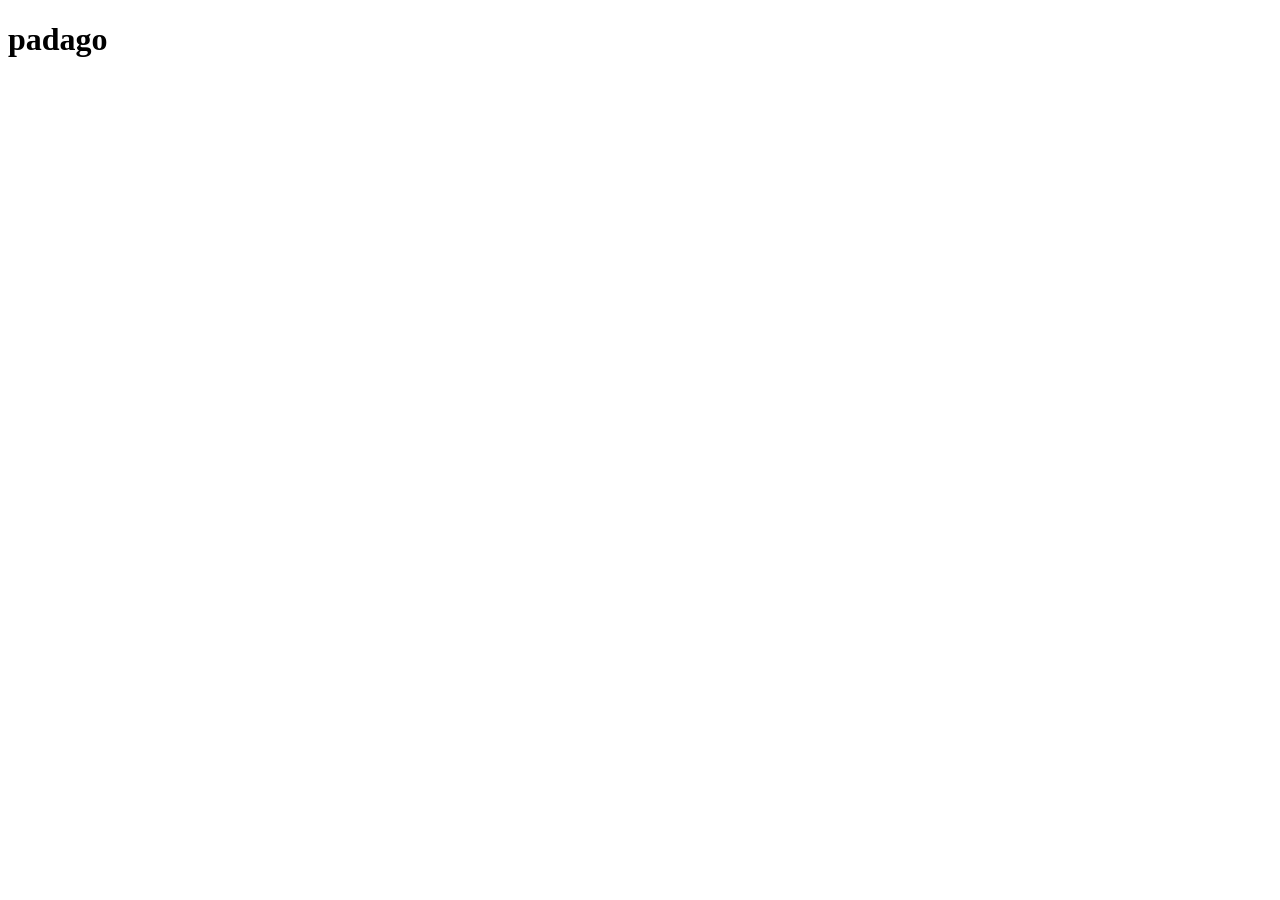
==== index.html @ 9fe22f96 "padago gets a site of its own, empty for now" ====
<!doctype html>
<html lang="de">
<head>
<meta charset="utf-8">
<meta name="viewport" content="width=device-width, initial-scale=1">
<title>padago</title>
</head>
<body>
<h1>padago</h1>
</body>
</html>
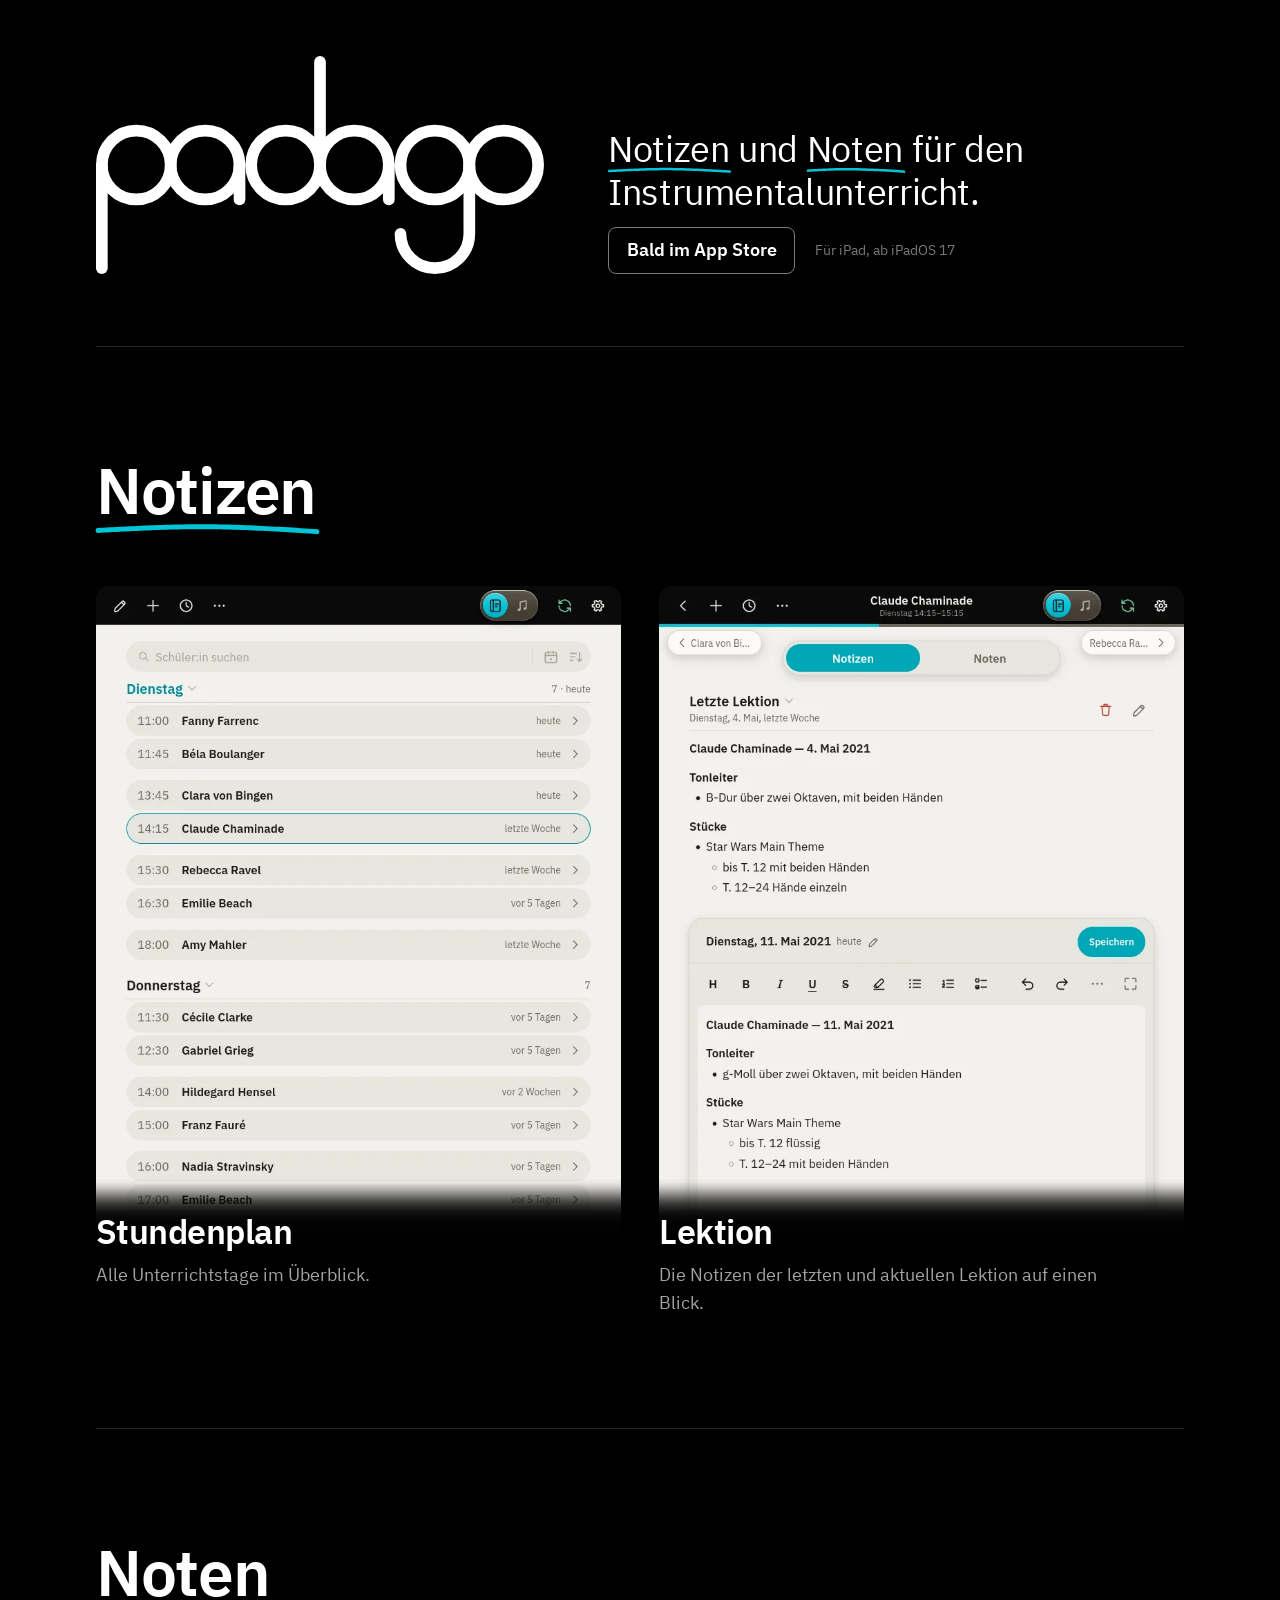
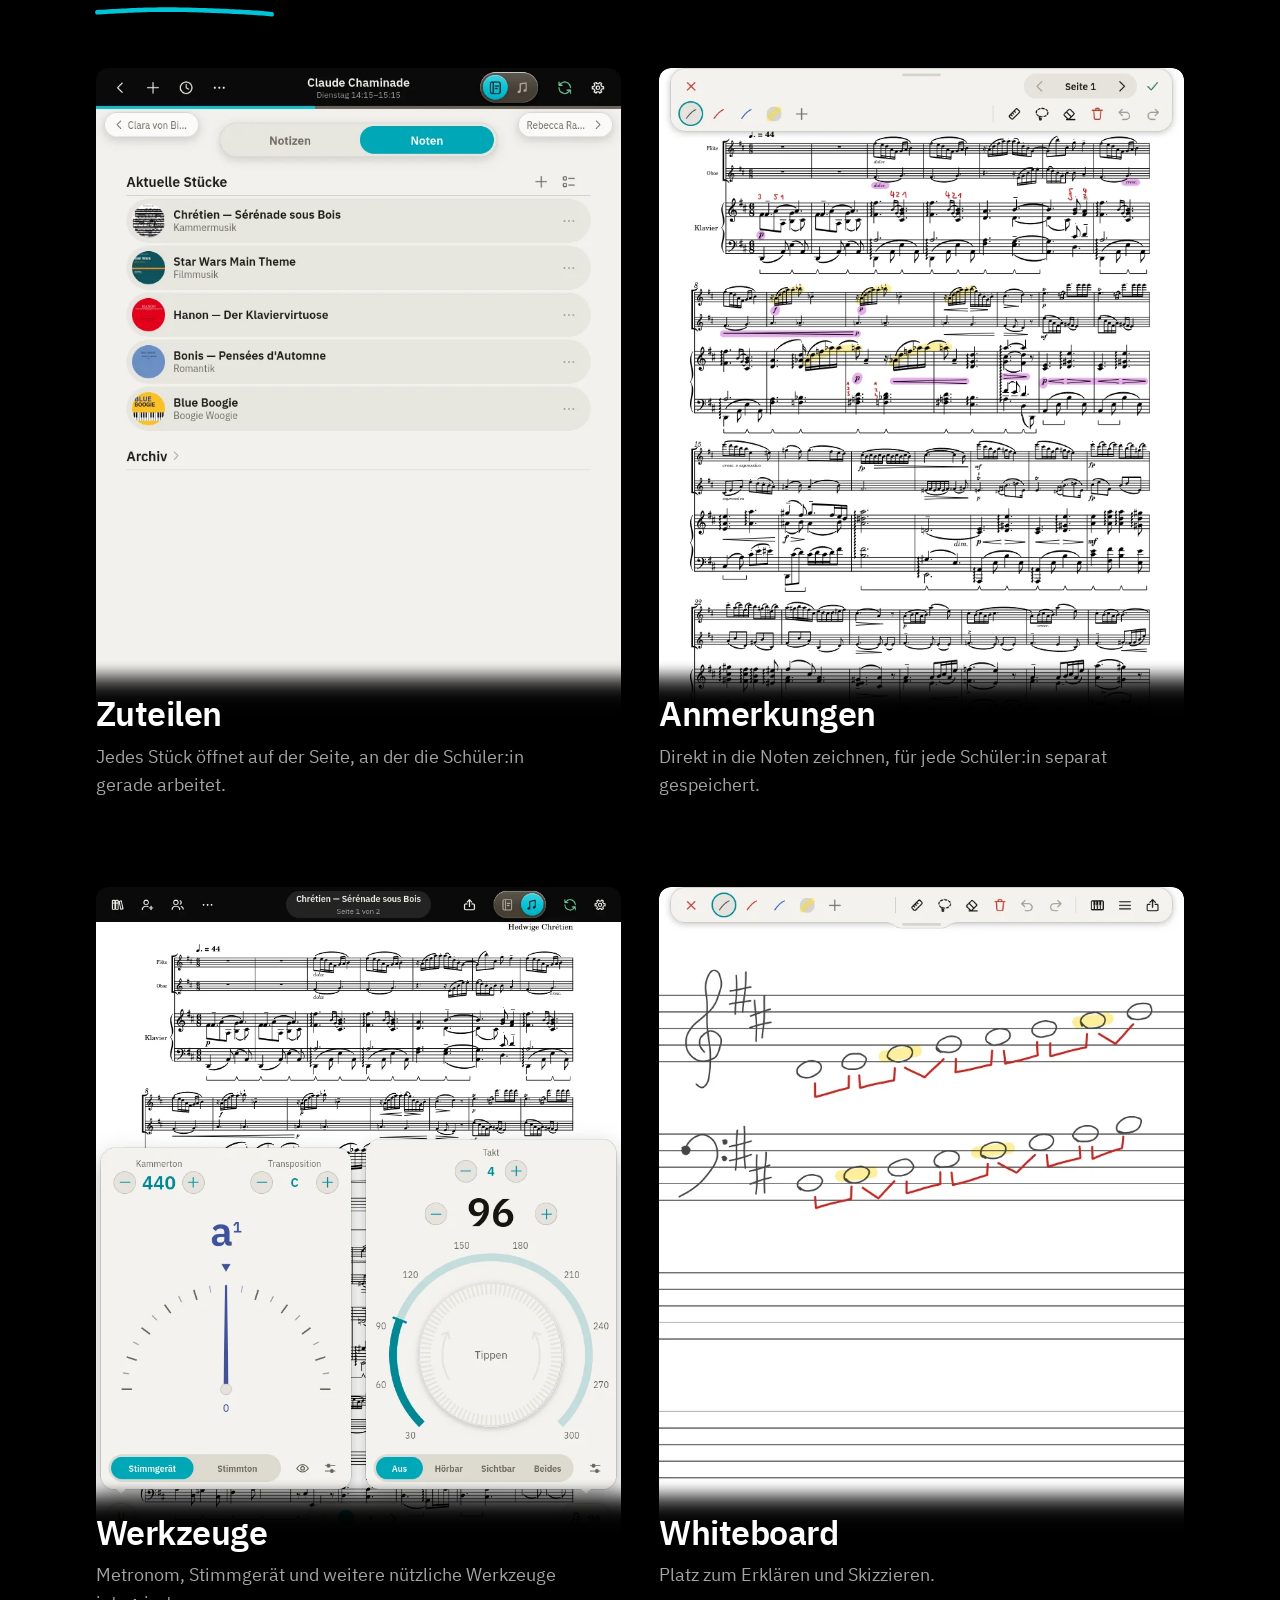
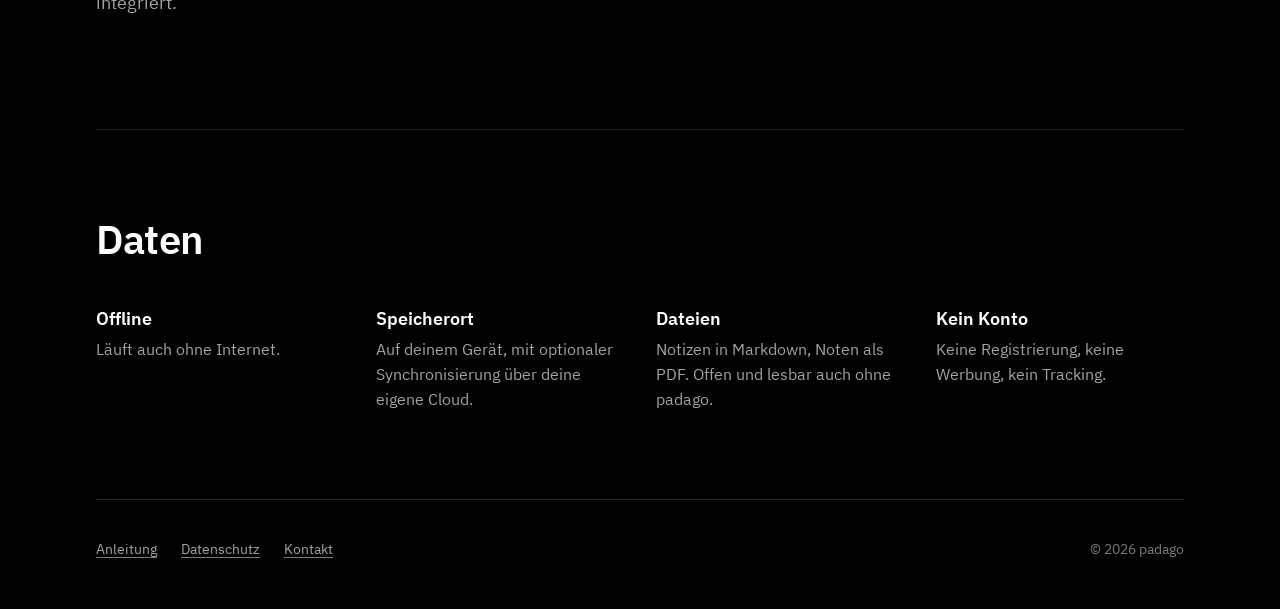
==== commit 9c3bde94: "the start page, the Anleitung and the Datenschutz The start page is the claim and the download, then" ====
--- a/index.html
+++ b/index.html
@@ -1,11 +1,124 @@
 <!doctype html>
-<html lang="de">
+<html lang="de-CH">
 <head>
 <meta charset="utf-8">
 <meta name="viewport" content="width=device-width, initial-scale=1">
-<title>padago</title>
+<title>padago – Notizen und Noten für den Instrumentalunterricht</title>
+<meta name="description" content="padago ist eine iPad-App für den Instrumentalunterricht: Schüler:innen nach Stundenplan, Notizen pro Lektion und eine Notenbibliothek, deren Stücke auf der richtigen Seite öffnen.">
+<meta name="theme-color" content="#000000">
+<meta name="color-scheme" content="dark">
+<meta property="og:title" content="padago">
+<meta property="og:description" content="Notizen und Noten für den Instrumentalunterricht. Für iPad.">
+<meta property="og:image" content="https://padago.org/logo/icon-512.png">
+<meta property="og:locale" content="de_CH">
+<link rel="icon" href="logo/favicon-64.png" sizes="64x64">
+<link rel="apple-touch-icon" href="logo/icon-180.png">
+<link rel="stylesheet" href="css/site.css">
 </head>
-<body>
-<h1>padago</h1>
+<body class="page--wide">
+
+<header class="wrap hero">
+  <h1><img src="logo/padago-wordmark-white.svg" alt="padago" width="768" height="374"></h1>
+  <p class="claim"><span class="pen pen--notizen">Notizen</span> und <span class="pen pen--noten">Noten</span> für den Instrumentalunterricht.</p>
+  <div class="get">
+    <span class="store">Bald im App Store</span>
+    <span class="req">Für iPad, ab iPadOS 17</span>
+  </div>
+</header>
+
+<main>
+  <!-- The app's two halves, in the order of its switch: each thing it does
+       under a picture of it, two to a row; one left over at the end of a
+       section has its words beside it instead. The pictures are whole
+       screens in the app's light theme, so they stand apart from the page's
+       own white on black, cropped here to the part that matters (--at moves
+       the crop down). -->
+  <section class="wrap part half" aria-labelledby="notizen">
+    <h2 id="notizen"><span class="pen pen--notizen">Notizen</span></h2>
+    <div class="tiles">
+      <figure class="tile">
+        <img class="tile__shot" src="screenshots/schuelerliste.webp" width="760" height="1010" decoding="async" alt="Die Schülerliste, nach Wochentagen geordnet, mit Uhrzeit und dem Alter der letzten Notiz">
+        <figcaption>
+          <h3>Stundenplan</h3>
+          <p>Alle Unterrichtstage im Überblick.</p>
+        </figcaption>
+      </figure>
+      <figure class="tile">
+        <img class="tile__shot" src="screenshots/lektion.webp" width="760" height="1010" decoding="async" alt="Die Seite einer Schülerin mit der Notiz der letzten Lektion">
+        <figcaption>
+          <h3>Lektion</h3>
+          <p>Die Notizen der letzten und aktuellen Lektion auf einen Blick.</p>
+        </figcaption>
+      </figure>
+    </div>
+  </section>
+
+  <section class="wrap part half" aria-labelledby="noten">
+    <h2 id="noten"><span class="pen pen--noten">Noten</span></h2>
+    <div class="tiles">
+      <figure class="tile">
+        <img class="tile__shot" src="screenshots/stuecke.webp" width="760" height="1010" decoding="async" alt="Die Stücke, an denen eine Schülerin arbeitet, jedes mit seiner Startseite">
+        <figcaption>
+          <h3>Zuteilen</h3>
+          <p>Jedes Stück öffnet auf der Seite, an der die Schüler:in gerade arbeitet.</p>
+        </figcaption>
+      </figure>
+      <figure class="tile">
+        <img class="tile__shot" src="screenshots/anmerkungen.webp" width="760" height="1010" decoding="async" alt="Anmerkungen mit dem Stift auf einer Notenseite">
+        <figcaption>
+          <h3>Anmerkungen</h3>
+          <p>Direkt in die Noten zeichnen, für jede Schüler:in separat gespeichert.</p>
+        </figcaption>
+      </figure>
+      <figure class="tile">
+        <img class="tile__shot" src="screenshots/werkzeuge.webp" width="840" height="1050" decoding="async" alt="Stimmgerät und Metronom über den Noten: das Stimmgerät im Ton auf a¹, das Metronom auf 96 im Viervierteltakt">
+        <figcaption>
+          <h3>Werkzeuge</h3>
+          <p>Metronom, Stimmgerät und weitere nützliche Werkzeuge integriert.</p>
+        </figcaption>
+      </figure>
+      <figure class="tile">
+        <img class="tile__shot" src="screenshots/whiteboard.webp" width="760" height="1010" decoding="async" alt="Das Whiteboard mit Notenlinien und zwei von Hand skizzierten Tonleitern mit ihren Ganz- und Halbtonschritten: D-Dur im Violinschlüssel, h-Moll im Bassschlüssel">
+        <figcaption>
+          <h3>Whiteboard</h3>
+          <p>Platz zum Erklären und Skizzieren.</p>
+        </figcaption>
+      </figure>
+    </div>
+  </section>
+
+  <!-- What holds for both halves, in smaller print after them. -->
+  <section class="wrap part facts" aria-labelledby="daten">
+    <h2 id="daten">Daten</h2>
+    <dl>
+      <div>
+        <dt>Offline</dt>
+        <dd>Läuft auch ohne Internet.</dd>
+      </div>
+      <div>
+        <dt>Speicherort</dt>
+        <dd>Auf deinem Gerät, mit optionaler Synchronisierung über deine eigene Cloud.</dd>
+      </div>
+      <div>
+        <dt>Dateien</dt>
+        <dd>Notizen in Markdown, Noten als PDF. Offen und lesbar auch ohne padago.</dd>
+      </div>
+      <div>
+        <dt>Kein Konto</dt>
+        <dd>Keine Registrierung, keine Werbung, kein Tracking.</dd>
+      </div>
+    </dl>
+  </section>
+</main>
+
+<footer class="wrap foot">
+  <nav aria-label="Weiteres">
+    <a href="anleitung/">Anleitung</a>
+    <a href="datenschutz/">Datenschutz</a>
+    <a href="mailto:info@padago.org">Kontakt</a>
+  </nav>
+  <p>© 2026 padago</p>
+</footer>
+
 </body>
 </html>
--- a/css/site.css
+++ b/css/site.css
@@ -0,0 +1,353 @@
+/* padago.org — one stylesheet for every page.
+   Black, white, two greys, one hairline, and the app's teal for what is
+   underlined by hand. */
+
+@font-face { font-family: "IBM Plex Sans"; font-style: normal; font-weight: 400; font-display: swap; src: url("../fonts/IBMPlexSans-Regular-Latin1.woff2") format("woff2"); unicode-range: U+0000, U+000D, U+0020-007E, U+00A0-00A3, U+00A4-00FF, U+0131, U+0152-0153, U+02C6, U+02DA, U+02DC, U+2013-2014, U+2018-201A, U+201C-201E, U+2020-2022, U+2026, U+2030, U+2039-203A, U+2044, U+2074, U+20AC, U+2122, U+2212, U+FB01-FB02; }
+@font-face { font-family: "IBM Plex Sans"; font-style: normal; font-weight: 400; font-display: swap; src: url("../fonts/IBMPlexSans-Regular-Latin2.woff2") format("woff2"); unicode-range: U+0100-024F, U+0259, U+1E00-1EFF, U+20A0-20AB, U+20AD-20CF, U+2C60-2C7F, U+A720-A7FF, U+FB01-FB02; }
+@font-face { font-family: "IBM Plex Sans"; font-style: normal; font-weight: 600; font-display: swap; src: url("../fonts/IBMPlexSans-SemiBold-Latin1.woff2") format("woff2"); unicode-range: U+0000, U+000D, U+0020-007E, U+00A0-00A3, U+00A4-00FF, U+0131, U+0152-0153, U+02C6, U+02DA, U+02DC, U+2013-2014, U+2018-201A, U+201C-201E, U+2020-2022, U+2026, U+2030, U+2039-203A, U+2044, U+2074, U+20AC, U+2122, U+2212, U+FB01-FB02; }
+@font-face { font-family: "IBM Plex Sans"; font-style: normal; font-weight: 600; font-display: swap; src: url("../fonts/IBMPlexSans-SemiBold-Latin2.woff2") format("woff2"); unicode-range: U+0100-024F, U+0259, U+1E00-1EFF, U+20A0-20AB, U+20AD-20CF, U+2C60-2C7F, U+A720-A7FF, U+FB01-FB02; }
+
+:root {
+  color-scheme: dark;
+
+  --bg: #000;            /* the logo's square */
+  --ink: #fff;           /* wordmark, headings, names */
+  --text: #a3a3a3;       /* running text, 8.3:1 on --bg */
+  --faint: #7a7a7a;      /* small print, 4.9:1 on --bg */
+  --line: #262626;       /* the one hairline */
+  --accent: #00c4d7;     /* the app's accent, as it is in the dark */
+  --edge: rgb(255 255 255 / .14);   /* round a dark screenshot on a black page */
+
+  --font: "IBM Plex Sans", system-ui, -apple-system, "Helvetica Neue", Arial, sans-serif;
+  --gutter: 16px;
+  --page: 64rem;         /* the whole column */
+}
+
+@media (min-width: 48rem) {
+  :root { --gutter: 32px; }
+}
+
+*, *::before, *::after { box-sizing: border-box; }
+
+html {
+  background: var(--bg);
+  -webkit-text-size-adjust: 100%;
+  text-size-adjust: 100%;
+}
+
+body {
+  margin: 0;
+  background: var(--bg);
+  color: var(--text);
+  font: 400 1.0625rem/1.55 var(--font);
+  -webkit-font-smoothing: antialiased;
+}
+
+@media (min-width: 48rem) {
+  body { font-size: 1.125rem; }
+}
+
+img { display: block; max-width: 100%; height: auto; }
+
+a {
+  color: var(--ink);
+  text-decoration: underline;
+  text-decoration-color: var(--faint);
+  text-decoration-thickness: 1px;
+  text-underline-offset: .2em;
+}
+a:hover { text-decoration-color: var(--ink); }
+:focus-visible { outline: 2px solid var(--ink); outline-offset: 3px; border-radius: 2px; }
+
+h1, h2, h3 { color: var(--ink); font-weight: 600; line-height: 1.25; margin: 0; }
+strong { color: var(--ink); font-weight: 600; }
+
+.wrap {
+  max-width: var(--page);
+  margin-inline: auto;
+  padding-inline: var(--gutter);
+}
+
+/* ---------------------------------------------------------------- start page */
+
+/* Stacked, the top of the page is centred; side by side, it goes flush left
+   with the rest of the page. */
+.hero {
+  padding-block: clamp(2rem, 6vw, 3.5rem) clamp(2.5rem, 7vw, 4.5rem);
+  text-align: center;
+}
+.hero h1 img { width: min(100%, 19rem); margin-inline: auto; }
+
+.claim {
+  color: var(--ink);
+  font-size: clamp(1.5rem, 1.1rem + 1.8vw, 2.25rem);
+  line-height: 1.2;
+  letter-spacing: -.01em;
+  max-width: 20em;
+  margin: clamp(1.75rem, 5vw, 2.5rem) auto 0;
+}
+
+/* Stacked: the button, and what it needs under it. Side by side: one row. */
+.get {
+  display: flex;
+  flex-direction: column;
+  align-items: center;
+  gap: .6rem;
+  margin: 1.75rem 0 0;
+}
+
+/* Side by side, the wordmark is the grid. Its 93.5 units of height are three
+   bands: the d's stem above (29.5), the circles (34.5), the p and g below
+   (29.5). The claim stands on the foot of the circles, as the letters do, and
+   the download row ends where the p and g end. */
+@media (min-width: 52rem) {
+  .hero {
+    --wm: clamp(18rem, 36vw, 28rem);
+    display: grid;
+    grid-template-columns: var(--wm) minmax(0, 1fr);
+    grid-template-rows: calc(var(--wm) * 64 / 192) minmax(calc(var(--wm) * 29.5 / 192), auto);
+    column-gap: clamp(2.5rem, 5vw, 4rem);
+    text-align: left;
+  }
+  .hero h1 { grid-row: 1 / 3; }
+  .hero h1 img { width: var(--wm); margin-inline: 0; }
+  .claim {
+    grid-row: 1;
+    align-self: end;
+    font-size: clamp(1.75rem, .9rem + 1.9vw, 2.25rem);
+    /* The last line's baseline onto the row's foot: what Plex puts below the
+       baseline at this line height, taken back. */
+    margin: 0 0 -.225em;
+  }
+  /* Where the band below is shallower than the row, the row grows and the
+     claim keeps its baseline. */
+  .get {
+    grid-row: 2;
+    align-self: end;
+    flex-direction: row;
+    flex-wrap: wrap;
+    gap: .75rem 1.25rem;
+    margin: 0;
+    padding-top: 1.25rem;
+  }
+}
+
+@supports (text-box: trim-end cap alphabetic) {
+  @media (min-width: 52rem) {
+    .claim { text-box: trim-end cap alphabetic; margin-bottom: 0; }
+  }
+}
+
+/* Until the app is live, a plain outline in place of Apple's badge, which is
+   only for apps that can be downloaded. */
+.store {
+  display: inline-block;
+  padding: .55rem 1.1rem;
+  border: 1px solid var(--faint);
+  border-radius: .5rem;
+  color: var(--ink);
+  font-weight: 600;
+}
+
+.req { color: var(--faint); font-size: .875rem; }
+
+/* A hairline as wide as the text, not as the gutters. */
+.part, .foot { position: relative; }
+.part::before, .foot::before {
+  content: "";
+  position: absolute;
+  top: 0;
+  left: var(--gutter);
+  right: var(--gutter);
+  height: 1px;
+  background: var(--line);
+}
+
+.part { padding-block: clamp(3rem, 8vw, 5.5rem); }
+.part h2 {
+  font-size: clamp(1.375rem, 1.2rem + .8vw, 1.75rem);
+  margin-bottom: clamp(1.75rem, 4vw, 2.5rem);
+}
+
+/* The app's two halves are the page's two big sections. */
+.half { padding-block: clamp(3.5rem, 10vw, 7rem); }
+.half h2 {
+  font-size: clamp(2.5rem, 1.5rem + 4vw, 4rem);
+  line-height: 1;
+  letter-spacing: -.02em;
+  margin-bottom: clamp(2.25rem, 5.5vw, 4rem);
+}
+
+/* Each thing the app does under a picture of it, two to a row, on a wider
+   page than the others. A picture is a whole screen cropped to its upper
+   part (or lower, by --at), since that is where an iPad screen keeps what
+   it is about. One left over at the end of a section keeps its size and has
+   its words in the empty half of the row beside it. */
+.page--wide { --page: 72rem; }
+
+/* The picture has no lower edge: it goes dark into the page, and its name
+   comes up out of the dark, over the last of it. So a caption belongs to
+   the picture above it, and is far from the next row. The picture needs no
+   ring either; its light is its edge. */
+.tiles {
+  --gap-x: clamp(1.5rem, 3vw, 2.5rem);
+  /* Tall enough for the middle of a screen as well as its top: a note being
+     written sits under the one it follows. */
+  --shot: 4 / 5;
+  /* How far a caption comes up over the last of its picture. */
+  --lift: clamp(1.25rem, 3.5vw, 2rem);
+  /* Eased in lightness as the eye sees it, not in the light itself: a cosine
+     from full to none, each stop's L* turned back into the alpha a mask
+     scales by. So the fade has no edge where it begins and darkens evenly.
+     And no longer than the name needs: the picture is whole until a little
+     above the name, faint by its top and out by the middle of its letters,
+     so as much of the screen shows as can while the name still reads. */
+  --fade-from: calc(100% - var(--lift) - 2rem);
+  --fade-step: calc(3.5rem / 12);
+  --fade: linear-gradient(to bottom,
+    rgb(0 0 0 / 1) var(--fade-from),
+    rgb(0 0 0 / .957) calc(var(--fade-from) + var(--fade-step)),
+    rgb(0 0 0 / .837) calc(var(--fade-from) + 2 * var(--fade-step)),
+    rgb(0 0 0 / .667) calc(var(--fade-from) + 3 * var(--fade-step)),
+    rgb(0 0 0 / .483) calc(var(--fade-from) + 4 * var(--fade-step)),
+    rgb(0 0 0 / .315) calc(var(--fade-from) + 5 * var(--fade-step)),
+    rgb(0 0 0 / .184) calc(var(--fade-from) + 6 * var(--fade-step)),
+    rgb(0 0 0 / .096) calc(var(--fade-from) + 7 * var(--fade-step)),
+    rgb(0 0 0 / .044) calc(var(--fade-from) + 8 * var(--fade-step)),
+    rgb(0 0 0 / .018) calc(var(--fade-from) + 9 * var(--fade-step)),
+    rgb(0 0 0 / .007) calc(var(--fade-from) + 10 * var(--fade-step)),
+    rgb(0 0 0 / .002) calc(var(--fade-from) + 11 * var(--fade-step)),
+    rgb(0 0 0 / 0) calc(var(--fade-from) + 12 * var(--fade-step)));
+  display: grid;
+  gap: clamp(3.5rem, 8vw, 5.5rem) var(--gap-x);
+}
+.tile { margin: 0; }
+.tile__shot {
+  width: 100%;
+  aspect-ratio: var(--shot);
+  object-fit: cover;
+  object-position: 50% var(--at, 0%);
+  border-radius: .75rem .75rem 0 0;
+  -webkit-mask-image: var(--fade);
+  mask-image: var(--fade);
+}
+.tile figcaption { position: relative; margin-top: calc(-1 * var(--lift)); }
+.tile h3 {
+  font-size: clamp(1.5rem, 1.2rem + 1.2vw, 2.125rem);
+  letter-spacing: -.015em;
+  margin-bottom: .5rem;
+}
+.tile p { margin: 0; max-width: 30rem; }
+
+@media (min-width: 48rem) {
+  .tiles { grid-template-columns: repeat(2, minmax(0, 1fr)); }
+  .tile--beside {
+    grid-column: 1 / -1;
+    display: grid;
+    grid-template-columns: repeat(2, minmax(0, 1fr));
+    column-gap: var(--gap-x);
+  }
+  .tile--beside figcaption { align-self: end; margin-top: 0; padding-bottom: 12%; }
+}
+
+/* A word underlined by hand, the way a note is marked in the app: one
+   stroke in the accent, even in weight with round ends, bowed a little and
+   not quite steady, a little past the word at the end. Each of the two
+   words has a stroke of its own and keeps it wherever it is underlined, so
+   the claim's Notizen and the section's Notizen are the same gesture. The
+   stroke is a mask, so its colour stays a token. */
+.pen { position: relative; white-space: nowrap; }
+.pen::after {
+  content: "";
+  position: absolute;
+  left: -.03em;
+  right: -.08em;
+  bottom: -.15em;
+  height: .38em;
+  background: var(--accent);
+  -webkit-mask: var(--stroke) center / 100% 100% no-repeat;
+  mask: var(--stroke) center / 100% 100% no-repeat;
+  pointer-events: none;
+}
+.pen--notizen {
+  --stroke: url("data:image/svg+xml,%3Csvg xmlns='http://www.w3.org/2000/svg' viewBox='0 0 120 12' preserveAspectRatio='none'%3E%3Cpath d='M2.06 7.61L3.58 7.53L5.14 7.44L6.73 7.36L8.35 7.28L10.01 7.2L11.71 7.12L13.44 7.04L15.19 6.96L16.98 6.88L18.8 6.8L20.65 6.72L22.53 6.65L24.43 6.57L26.36 6.49L28.31 6.42L30.29 6.35L32.28 6.28L34.31 6.21L36.35 6.15L38.41 6.09L40.49 6.04L42.59 5.99L44.7 5.95L46.83 5.92L48.98 5.89L51.14 5.86L53.31 5.85L55.5 5.84L57.7 5.85L59.91 5.85L62.13 5.87L64.35 5.9L66.59 5.93L68.83 5.97L71.07 6.02L73.33 6.08L75.58 6.14L77.84 6.21L80.1 6.29L82.37 6.37L84.63 6.45L86.89 6.55L89.15 6.64L91.41 6.74L93.66 6.85L95.91 6.95L98.15 7.07L100.39 7.18L102.62 7.29L104.84 7.41L107.05 7.53L109.25 7.65L111.44 7.78L113.62 7.91L115.78 8.04L117.93 8.17L118.37 8.11L118.76 7.88L119.03 7.53L119.15 7.09L119.09 6.65L118.86 6.26L118.5 5.99L118.07 5.87L115.92 5.74L113.75 5.61L111.57 5.48L109.38 5.36L107.18 5.23L104.96 5.11L102.74 5L100.51 4.88L98.27 4.77L96.02 4.66L93.77 4.55L91.51 4.45L89.25 4.35L86.99 4.25L84.72 4.16L82.45 4.07L80.18 3.99L77.92 3.91L75.65 3.84L73.39 3.78L71.13 3.72L68.87 3.67L66.62 3.63L64.38 3.6L62.15 3.57L59.92 3.55L57.7 3.55L55.5 3.54L53.3 3.55L51.12 3.56L48.95 3.59L46.8 3.62L44.66 3.65L42.54 3.69L40.43 3.74L38.35 3.79L36.28 3.85L34.23 3.91L32.21 3.98L30.2 4.05L28.22 4.12L26.27 4.19L24.34 4.27L22.43 4.35L20.55 4.43L18.7 4.5L16.88 4.58L15.09 4.66L13.33 4.74L11.6 4.82L9.9 4.9L8.24 4.98L6.61 5.06L5.01 5.15L3.46 5.23L1.94 5.31L1.5 5.43L1.14 5.7L0.91 6.08L0.85 6.53L0.96 6.96L1.23 7.32L1.62 7.55Z'/%3E%3C/svg%3E");
+}
+.pen--noten {
+  --stroke: url("data:image/svg+xml,%3Csvg xmlns='http://www.w3.org/2000/svg' viewBox='0 0 120 12' preserveAspectRatio='none'%3E%3Cpath d='M2.05 7.3L4.1 7.21L6.16 7.12L8.24 7.02L10.34 6.93L12.45 6.83L14.57 6.74L16.71 6.65L18.86 6.57L21.02 6.49L23.19 6.41L25.38 6.33L27.56 6.27L29.76 6.2L31.97 6.15L34.17 6.1L36.39 6.05L38.61 6.02L40.83 5.99L43.05 5.97L45.27 5.96L47.49 5.95L49.72 5.95L51.94 5.96L54.15 5.97L56.37 6L58.58 6.02L60.78 6.06L62.98 6.09L65.17 6.14L67.35 6.18L69.52 6.24L71.68 6.29L73.84 6.35L75.97 6.41L78.1 6.47L80.21 6.53L82.31 6.6L84.39 6.66L86.45 6.73L88.49 6.8L90.52 6.87L92.52 6.94L94.5 7.01L96.47 7.08L98.4 7.16L100.32 7.24L102.21 7.32L104.07 7.41L105.9 7.5L107.71 7.6L109.49 7.7L111.23 7.81L112.95 7.92L114.63 8.04L116.28 8.17L117.9 8.31L118.35 8.26L118.74 8.05L119.02 7.69L119.15 7.26L119.1 6.82L118.88 6.42L118.53 6.14L118.1 6.02L116.47 5.88L114.8 5.75L113.11 5.63L111.38 5.51L109.62 5.4L107.83 5.3L106.02 5.2L104.18 5.11L102.31 5.03L100.42 4.94L98.5 4.86L96.55 4.79L94.59 4.71L92.6 4.64L90.6 4.57L88.57 4.5L86.52 4.43L84.46 4.36L82.38 4.3L80.28 4.23L78.17 4.17L76.04 4.11L73.9 4.05L71.74 3.99L69.58 3.94L67.4 3.89L65.22 3.84L63.02 3.79L60.82 3.76L58.61 3.72L56.39 3.7L54.17 3.67L51.95 3.66L49.72 3.65L47.49 3.65L45.26 3.66L43.03 3.67L40.8 3.69L38.57 3.72L36.35 3.75L34.13 3.8L31.91 3.85L29.7 3.9L27.5 3.97L25.3 4.04L23.11 4.11L20.94 4.19L18.77 4.27L16.62 4.36L14.48 4.45L12.35 4.54L10.23 4.63L8.14 4.72L6.06 4.82L3.99 4.91L1.95 5.01L1.51 5.11L1.15 5.38L0.92 5.76L0.85 6.21L0.96 6.64L1.23 7.01L1.61 7.24Z'/%3E%3C/svg%3E");
+}
+
+/* What holds for both halves, after them and in a smaller hand: four short
+   columns once they fit. */
+.facts h2 {
+  font-size: clamp(1.75rem, 1.3rem + 1.8vw, 2.5rem);
+  line-height: 1.1;
+  letter-spacing: -.02em;
+  margin-bottom: clamp(1.75rem, 4vw, 2.75rem);
+}
+.facts dl { margin: 0; display: grid; gap: 1.5rem 2rem; max-width: 52rem; }
+.facts dt { color: var(--ink); font-weight: 600; }
+.facts dd { margin: .25rem 0 0; font-size: 1rem; }
+
+@media (min-width: 40rem) {
+  .facts dl { grid-template-columns: repeat(2, minmax(0, 1fr)); }
+}
+@media (min-width: 64rem) {
+  .facts dl { grid-template-columns: repeat(4, minmax(0, 1fr)); max-width: none; }
+}
+
+/* ---------------------------------------------------------------- subpages */
+
+.top { padding-block: 1.5rem; }
+.top a { display: inline-block; }
+.top img { width: 6rem; }
+
+.prose { max-width: 38rem; padding-block: clamp(2.5rem, 7vw, 4.5rem) clamp(3rem, 8vw, 5.5rem); }
+.prose h1 { font-size: clamp(1.75rem, 1.4rem + 1.4vw, 2.25rem); letter-spacing: -.01em; }
+.prose h2 { font-size: 1.25rem; margin-top: 3rem; scroll-margin-top: 1.5rem; }
+.prose h3 { font-size: 1em; margin-top: 2rem; scroll-margin-top: 1.5rem; }
+.prose h2 + h3 { margin-top: 1.25rem; }
+.prose p, .prose ul { margin: .75em 0 0; }
+.prose ul { padding-left: 1.2em; }
+.prose li + li { margin-top: .35em; }
+.prose .lead { color: var(--ink); }
+
+.stand { color: var(--faint); font-size: .875rem; margin-top: .5rem; }
+
+/* What is not written yet says so, quietly. */
+.todo { color: var(--faint); }
+
+/* The Anleitung: chapters down the side once there is room for them. */
+.docs { display: grid; gap: 0 4rem; }
+.docs .prose { padding-top: 0; }
+.toc { padding-block: clamp(2.5rem, 7vw, 4.5rem) 2.5rem; font-size: .9375rem; }
+.toc h2 { font-size: .875rem; color: var(--faint); font-weight: 400; margin-bottom: .75rem; }
+.toc ol { list-style: none; margin: 0; padding: 0; counter-reset: ch; }
+.toc li { counter-increment: ch; padding-block: .2rem; display: flex; }
+.toc li::before { content: counter(ch); flex: none; width: 1.75em; color: var(--faint); font-variant-numeric: tabular-nums; }
+.toc a { color: var(--text); text-decoration: none; }
+.toc a:hover { color: var(--ink); }
+
+.doc { counter-reset: ch; }
+.doc > section > h2 { counter-increment: ch; }
+.doc > section > h2::before { content: counter(ch); display: inline-block; min-width: 1.75em; color: var(--faint); font-weight: 400; }
+
+@media (min-width: 60rem) {
+  .docs { grid-template-columns: 13rem minmax(0, 1fr); }
+  .docs .prose { padding-top: clamp(2.5rem, 7vw, 4.5rem); }
+  .toc { position: sticky; top: 0; align-self: start; max-height: 100vh; overflow-y: auto; }
+}
+
+/* ---------------------------------------------------------------- foot */
+
+.foot {
+  display: flex;
+  flex-wrap: wrap;
+  justify-content: space-between;
+  gap: .75rem 2rem;
+  padding-block: 2.5rem 3rem;
+  color: var(--faint);
+  font-size: .875rem;
+}
+.foot nav { display: flex; flex-wrap: wrap; gap: .5rem 1.5rem; }
+.foot a { color: var(--text); }
+.foot p { margin: 0; }
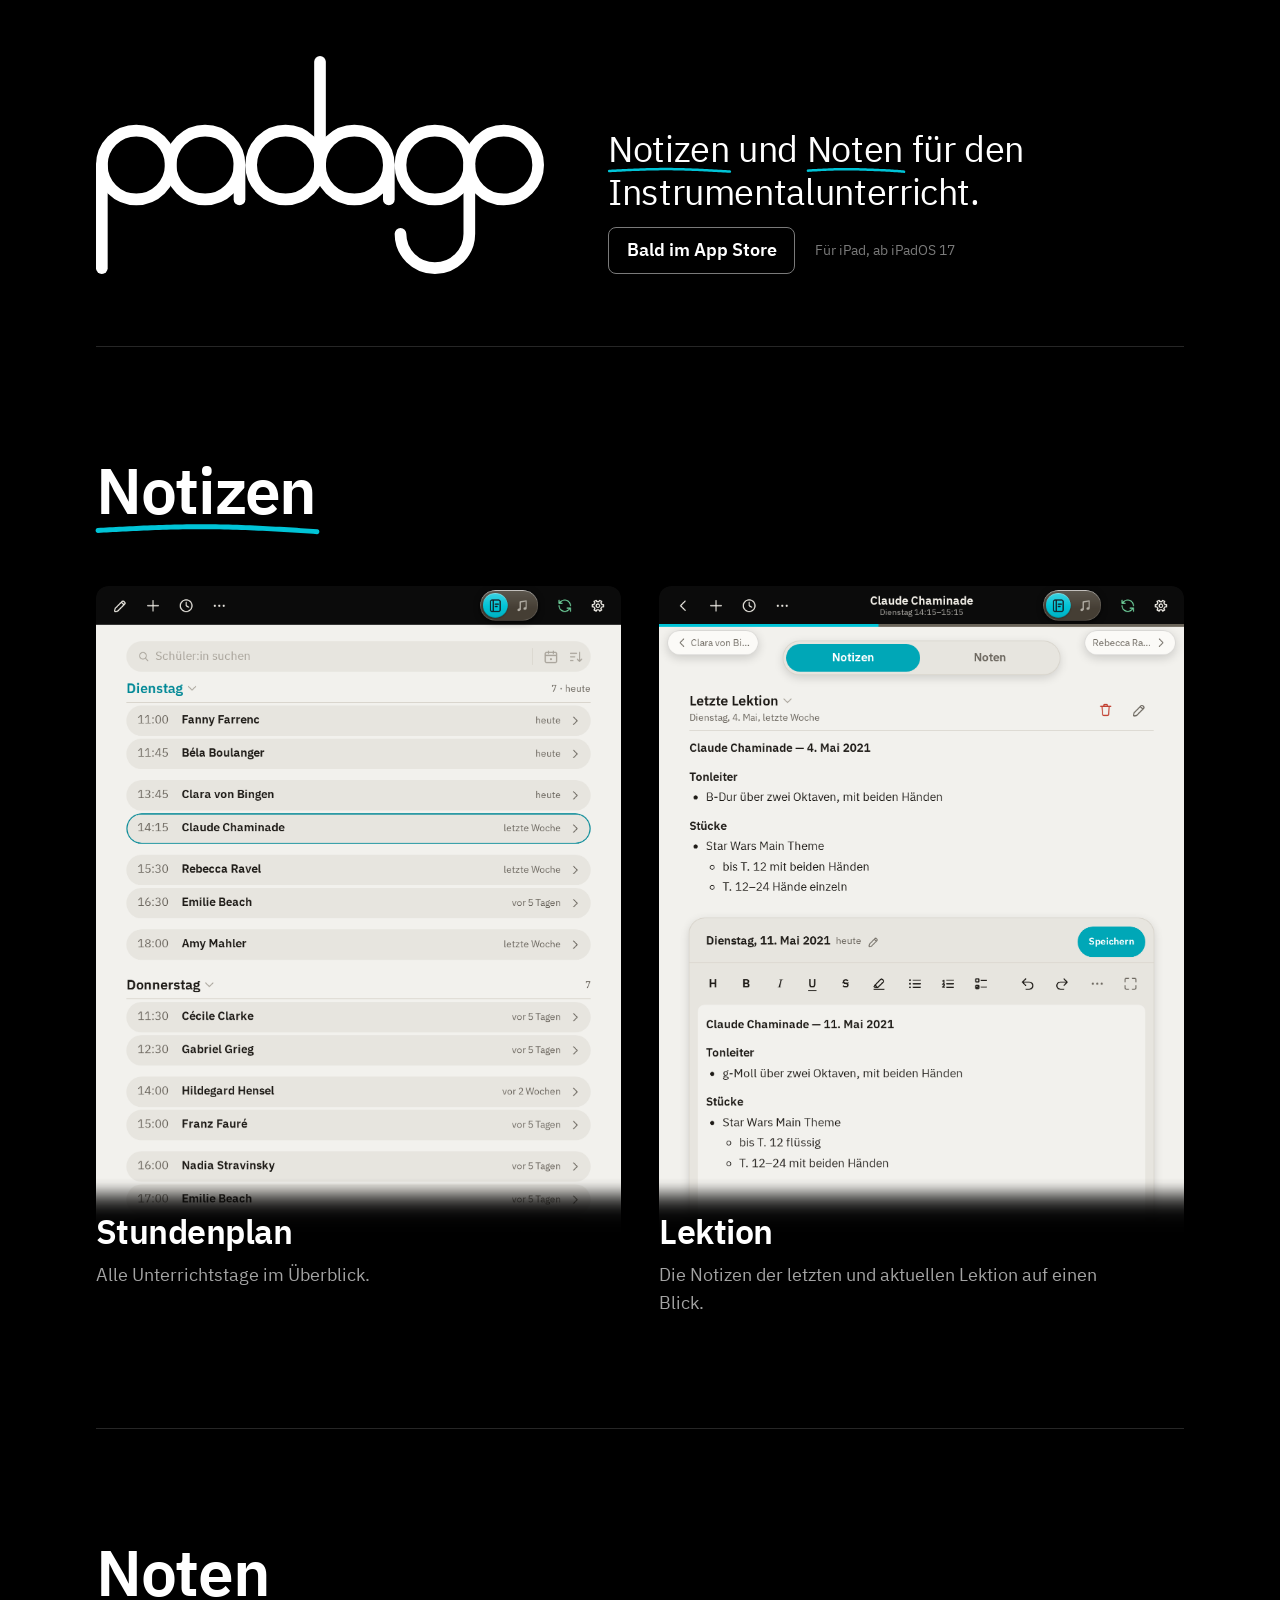
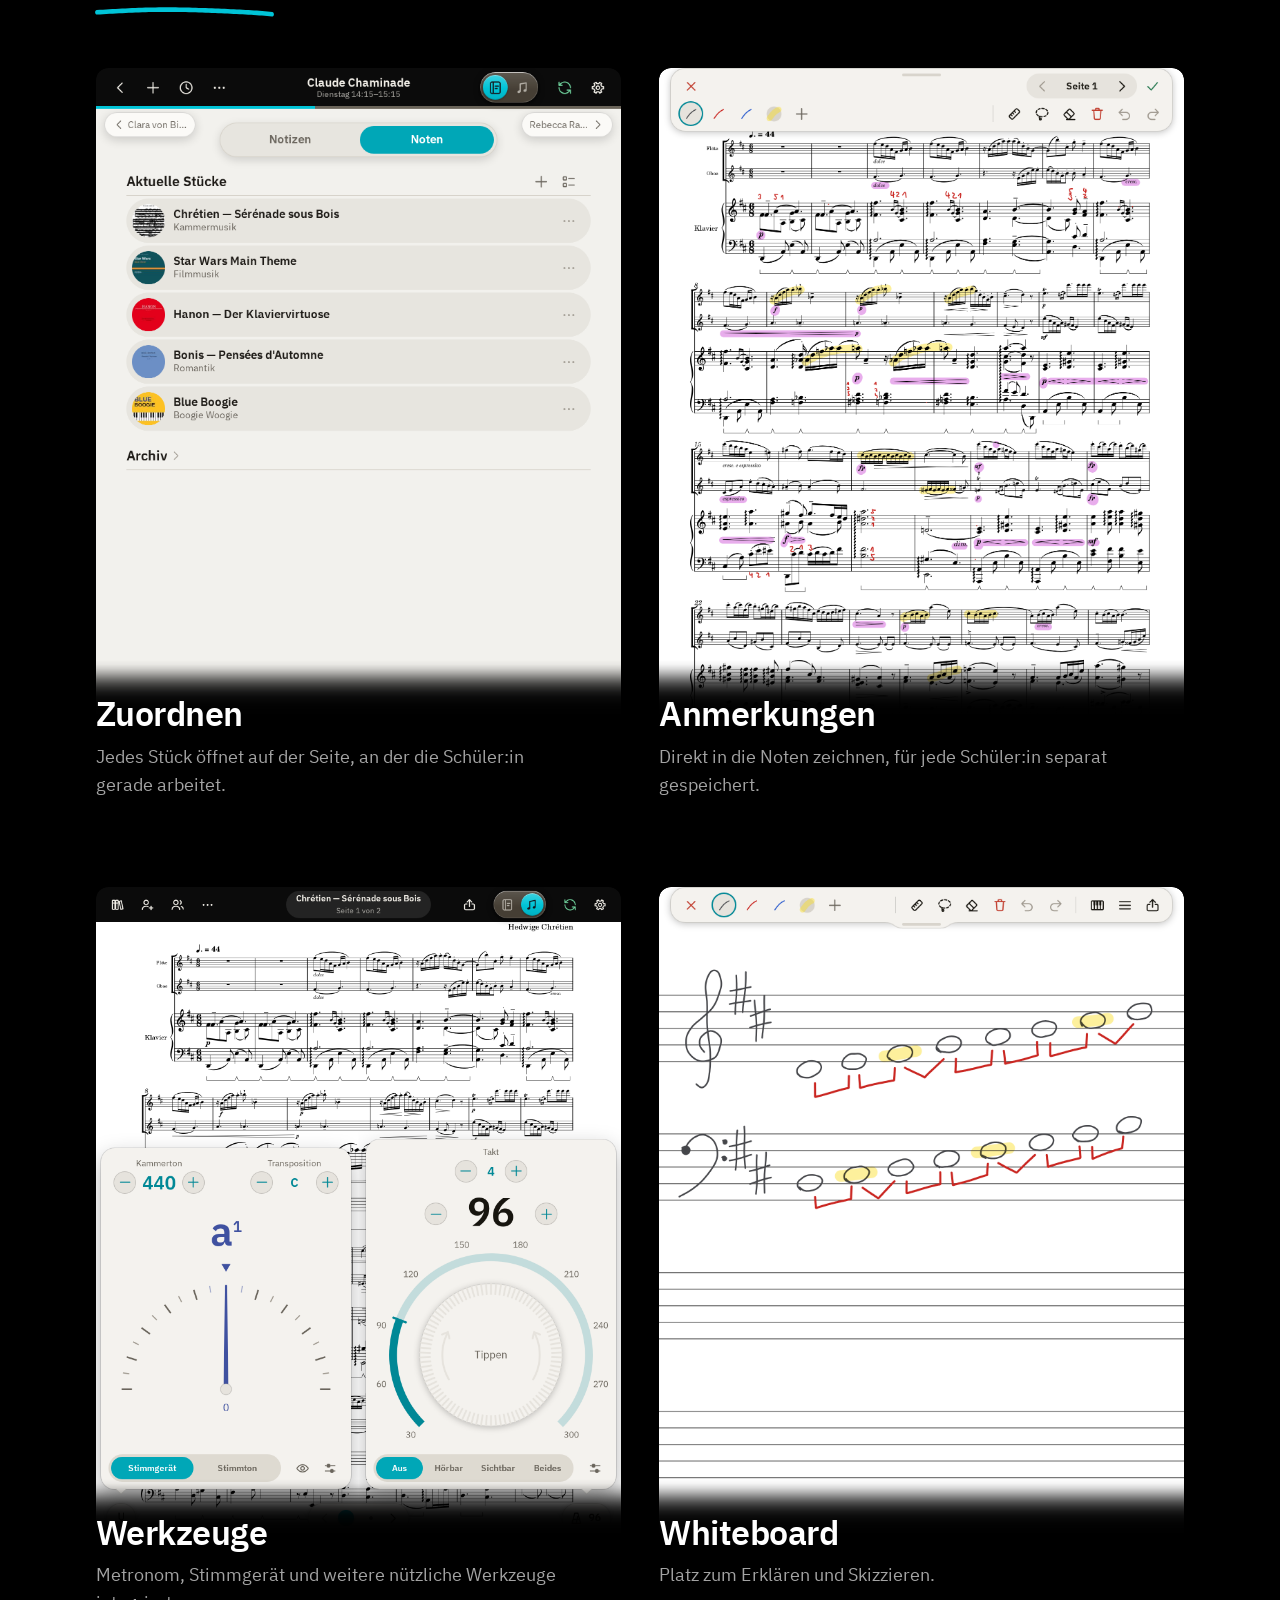
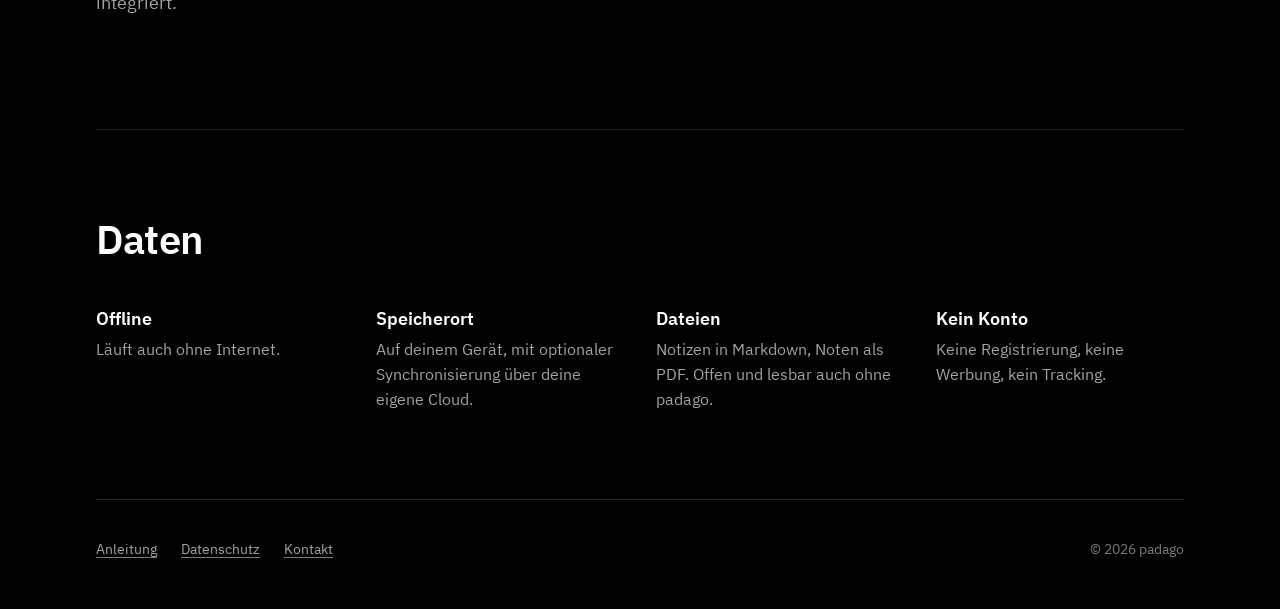
==== commit 84b11e56: "the screenshots at twice the pixels, and new markings on the score The stand-ins were 760 px wide an" ====
--- a/index.html
+++ b/index.html
@@ -37,14 +37,14 @@
     <h2 id="notizen"><span class="pen pen--notizen">Notizen</span></h2>
     <div class="tiles">
       <figure class="tile">
-        <img class="tile__shot" src="screenshots/schuelerliste.webp" width="760" height="1010" decoding="async" alt="Die Schülerliste, nach Wochentagen geordnet, mit Uhrzeit und dem Alter der letzten Notiz">
+        <a class="tile__open" href="screenshots/schuelerliste.webp"><img class="tile__shot" src="screenshots/schuelerliste.webp" width="1520" height="2020" decoding="async" alt="Die Schülerliste, nach Wochentagen geordnet, mit Uhrzeit und dem Alter der letzten Notiz"></a>
         <figcaption>
           <h3>Stundenplan</h3>
           <p>Alle Unterrichtstage im Überblick.</p>
         </figcaption>
       </figure>
       <figure class="tile">
-        <img class="tile__shot" src="screenshots/lektion.webp" width="760" height="1010" decoding="async" alt="Die Seite einer Schülerin mit der Notiz der letzten Lektion">
+        <a class="tile__open" href="screenshots/lektion.webp"><img class="tile__shot" src="screenshots/lektion.webp" width="1520" height="2020" decoding="async" alt="Die Seite einer Schülerin mit der Notiz der letzten Lektion"></a>
         <figcaption>
           <h3>Lektion</h3>
           <p>Die Notizen der letzten und aktuellen Lektion auf einen Blick.</p>
@@ -57,28 +57,28 @@
     <h2 id="noten"><span class="pen pen--noten">Noten</span></h2>
     <div class="tiles">
       <figure class="tile">
-        <img class="tile__shot" src="screenshots/stuecke.webp" width="760" height="1010" decoding="async" alt="Die Stücke, an denen eine Schülerin arbeitet, jedes mit seiner Startseite">
+        <a class="tile__open" href="screenshots/stuecke.webp"><img class="tile__shot" src="screenshots/stuecke.webp" width="1520" height="2020" decoding="async" alt="Die Stücke, an denen eine Schülerin arbeitet, jedes mit seiner Startseite"></a>
         <figcaption>
-          <h3>Zuteilen</h3>
+          <h3>Zuordnen</h3>
           <p>Jedes Stück öffnet auf der Seite, an der die Schüler:in gerade arbeitet.</p>
         </figcaption>
       </figure>
       <figure class="tile">
-        <img class="tile__shot" src="screenshots/anmerkungen.webp" width="760" height="1010" decoding="async" alt="Anmerkungen mit dem Stift auf einer Notenseite">
+        <a class="tile__open" href="screenshots/anmerkungen.webp"><img class="tile__shot" src="screenshots/anmerkungen.webp" width="1520" height="2020" decoding="async" alt="Anmerkungen mit dem Stift auf einer Notenseite"></a>
         <figcaption>
           <h3>Anmerkungen</h3>
           <p>Direkt in die Noten zeichnen, für jede Schüler:in separat gespeichert.</p>
         </figcaption>
       </figure>
       <figure class="tile">
-        <img class="tile__shot" src="screenshots/werkzeuge.webp" width="840" height="1050" decoding="async" alt="Stimmgerät und Metronom über den Noten: das Stimmgerät im Ton auf a¹, das Metronom auf 96 im Viervierteltakt">
+        <a class="tile__open" href="screenshots/werkzeuge.webp"><img class="tile__shot" src="screenshots/werkzeuge.webp" width="1680" height="2100" decoding="async" alt="Stimmgerät und Metronom über den Noten: das Stimmgerät im Ton auf a¹, das Metronom auf 96 im Viervierteltakt"></a>
         <figcaption>
           <h3>Werkzeuge</h3>
           <p>Metronom, Stimmgerät und weitere nützliche Werkzeuge integriert.</p>
         </figcaption>
       </figure>
       <figure class="tile">
-        <img class="tile__shot" src="screenshots/whiteboard.webp" width="760" height="1010" decoding="async" alt="Das Whiteboard mit Notenlinien und zwei von Hand skizzierten Tonleitern mit ihren Ganz- und Halbtonschritten: D-Dur im Violinschlüssel, h-Moll im Bassschlüssel">
+        <a class="tile__open" href="screenshots/whiteboard.webp"><img class="tile__shot" src="screenshots/whiteboard.webp" width="1520" height="2020" decoding="async" alt="Das Whiteboard mit Notenlinien und zwei von Hand skizzierten Tonleitern mit ihren Ganz- und Halbtonschritten: D-Dur im Violinschlüssel, h-Moll im Bassschlüssel"></a>
         <figcaption>
           <h3>Whiteboard</h3>
           <p>Platz zum Erklären und Skizzieren.</p>
@@ -120,5 +120,33 @@
   <p>© 2026 padago</p>
 </footer>
 
+<!-- A screenshot opened whole, over the page. Without the script, its link
+     opens the picture on its own instead. -->
+<dialog class="view" aria-label="Bildschirmfoto">
+  <form method="dialog">
+    <button class="view__close" aria-label="Schliessen">
+      <svg viewBox="0 0 24 24" width="24" height="24" aria-hidden="true"><path d="M6 6l12 12M18 6L6 18"/></svg>
+    </button>
+  </form>
+  <img alt="">
+</dialog>
+
+<script>
+  const view = document.querySelector(".view");
+  const whole = view.querySelector("img");
+  for (const link of document.querySelectorAll(".tile__open")) {
+    link.addEventListener("click", event => {
+      // A click for a new tab or window still gets one.
+      if (event.button || event.metaKey || event.ctrlKey || event.shiftKey || event.altKey) return;
+      event.preventDefault();
+      whole.src = link.href;
+      whole.alt = link.querySelector("img").alt;
+      view.showModal();
+    });
+  }
+  // The button, Escape, or a click anywhere closes it.
+  view.addEventListener("click", () => view.close());
+</script>
+
 </body>
 </html>
--- a/css/site.css
+++ b/css/site.css
@@ -250,6 +250,58 @@
   .tile--beside figcaption { align-self: end; margin-top: 0; padding-bottom: 12%; }
 }
 
+/* A click on a picture shows the whole screen, uncropped and unfaded, as
+   large as fits but never past its own size, on the page gone almost black.
+   A click anywhere puts it back. */
+.tile__open { display: block; cursor: zoom-in; border-radius: .75rem .75rem 0 0; }
+
+html:has(.view[open]) { overflow: hidden; }
+.view {
+  inset: 0;
+  width: auto;
+  height: auto;
+  max-width: none;
+  max-height: none;
+  margin: 0;
+  padding: var(--gutter);
+  border: 0;
+  background: none;
+  cursor: zoom-out;
+  overscroll-behavior: contain;
+}
+.view[open] {
+  display: grid;
+  grid-template: minmax(0, 1fr) / minmax(0, 1fr);
+  place-items: center;
+}
+.view::backdrop { background: rgb(0 0 0 / .92); }
+.view img {
+  width: auto;
+  height: auto;
+  max-width: 100%;
+  max-height: 100%;
+  border-radius: .75rem;
+}
+.view form { position: absolute; top: var(--gutter); right: var(--gutter); z-index: 1; }
+.view__close {
+  display: grid;
+  place-items: center;
+  width: 2.75rem;
+  height: 2.75rem;
+  padding: 0;
+  border: 1px solid var(--faint);
+  border-radius: 50%;
+  background: var(--bg);
+  color: var(--ink);
+  cursor: pointer;
+}
+.view__close svg { fill: none; stroke: currentColor; stroke-width: 1.75; stroke-linecap: round; }
+
+@media (prefers-reduced-motion: no-preference) {
+  .view[open], .view[open]::backdrop { animation: view-in .18s ease-out; }
+}
+@keyframes view-in { from { opacity: 0; } }
+
 /* A word underlined by hand, the way a note is marked in the app: one
    stroke in the accent, even in weight with round ends, bowed a little and
    not quite steady, a little past the word at the end. Each of the two
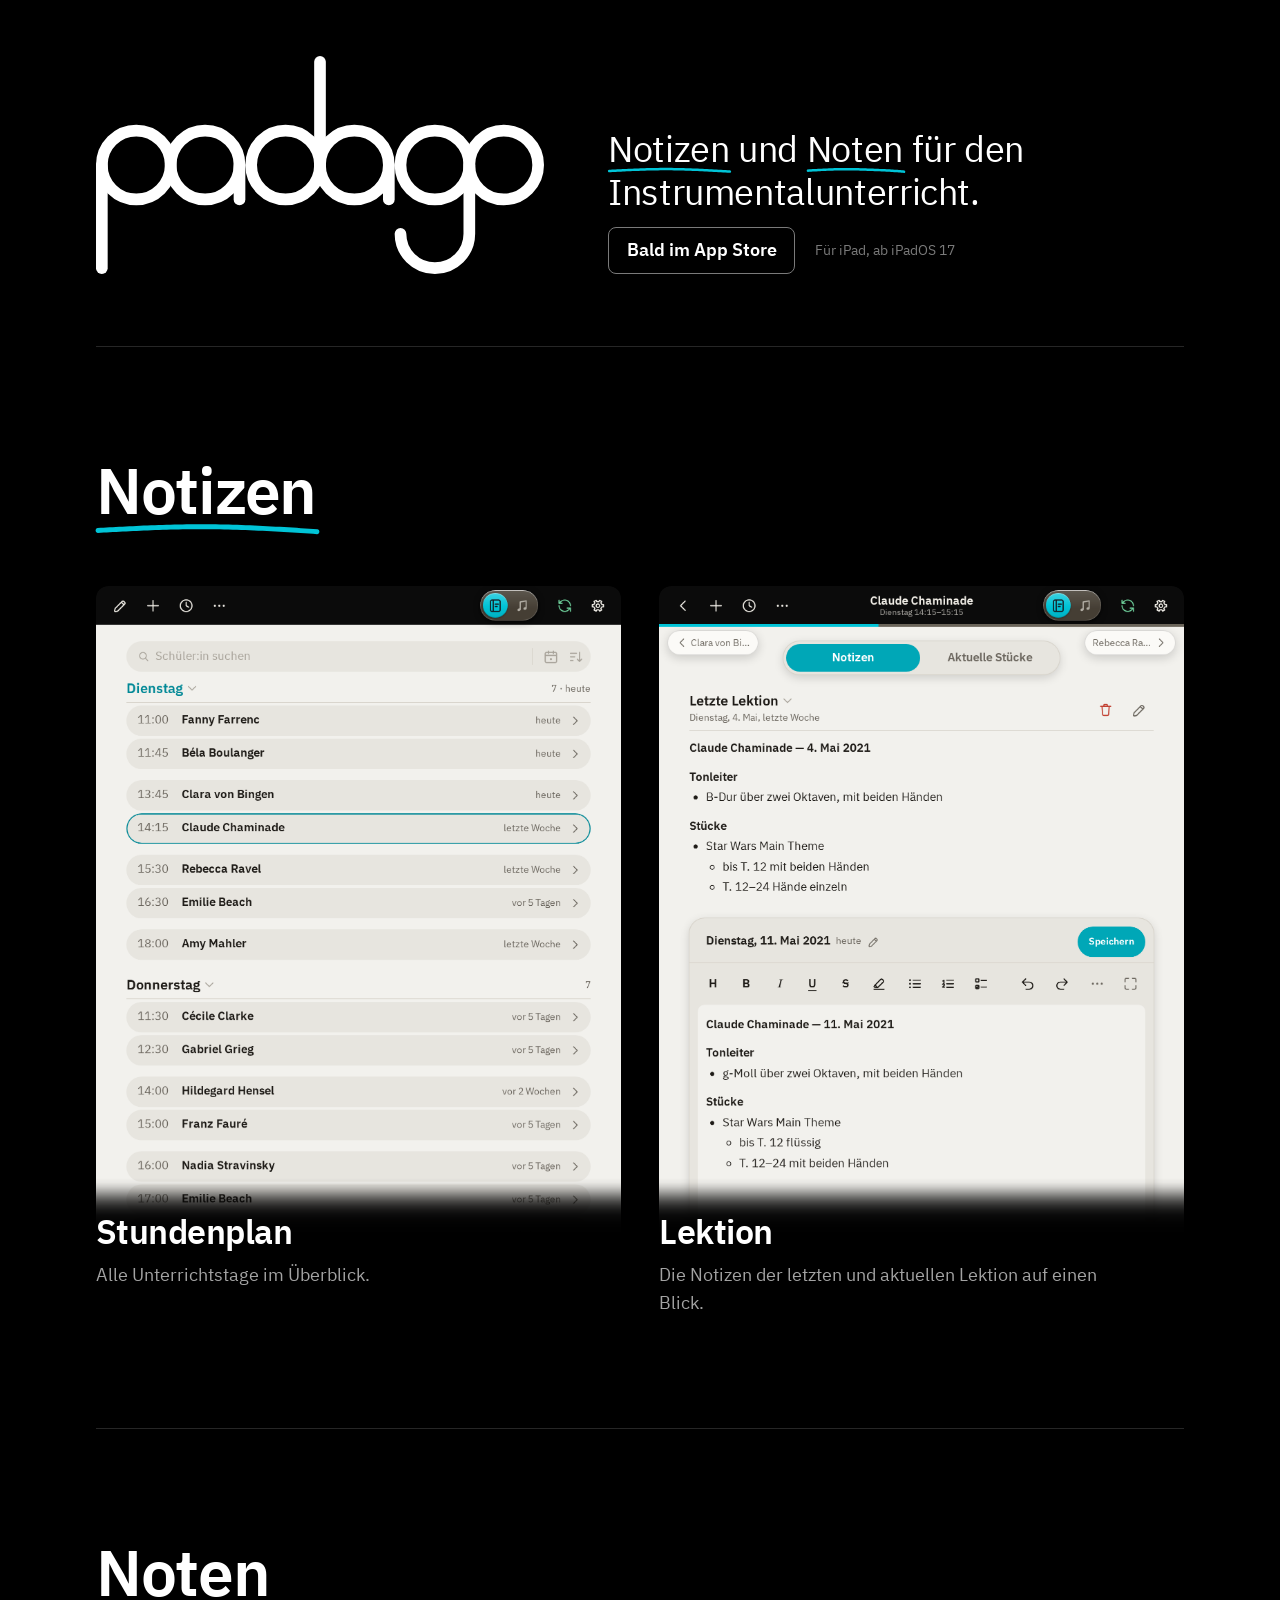
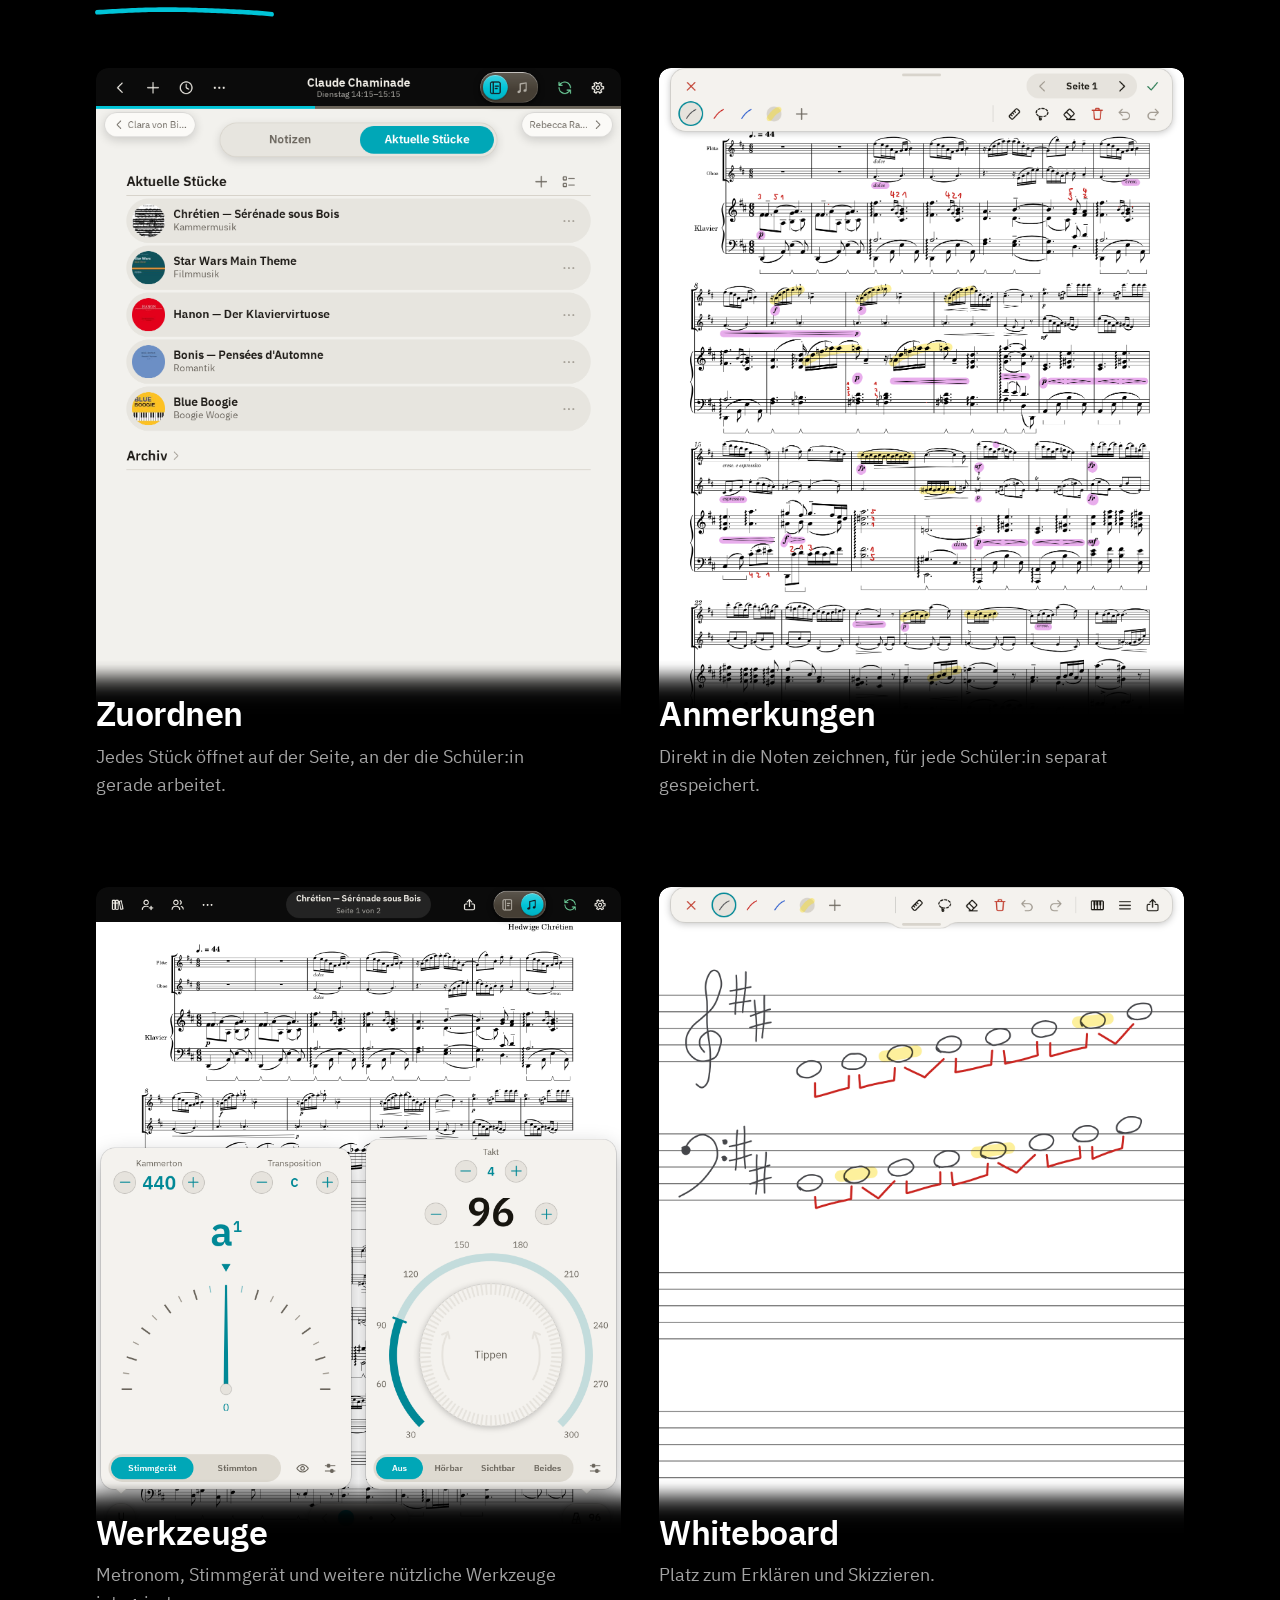
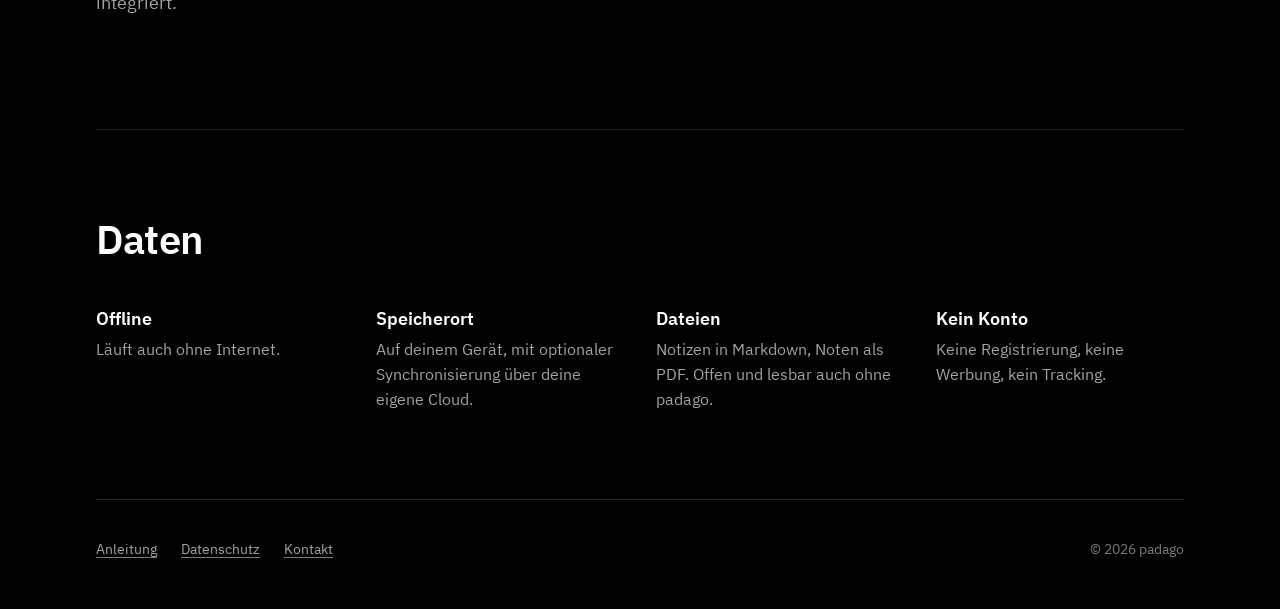
==== commit 6704641b: "documentation update" ====
--- a/index.html
+++ b/index.html
@@ -37,7 +37,7 @@
     <h2 id="notizen"><span class="pen pen--notizen">Notizen</span></h2>
     <div class="tiles">
       <figure class="tile">
-        <a class="tile__open" href="screenshots/schuelerliste.webp"><img class="tile__shot" src="screenshots/schuelerliste.webp" width="1520" height="2020" decoding="async" alt="Die Schülerliste, nach Wochentagen geordnet, mit Uhrzeit und dem Alter der letzten Notiz"></a>
+        <a class="tile__open" href="screenshots/stundenplan.webp"><img class="tile__shot" src="screenshots/stundenplan.webp" width="1520" height="2020" decoding="async" alt="Der Stundenplan, nach Wochentagen geordnet, mit Uhrzeit und dem Alter der letzten Notiz"></a>
         <figcaption>
           <h3>Stundenplan</h3>
           <p>Alle Unterrichtstage im Überblick.</p>
--- a/css/site.css
+++ b/css/site.css
@@ -48,6 +48,9 @@
 }
 
 img { display: block; max-width: 100%; height: auto; }
+/* hidden is HTML's; on an svg, such as a sprite of icons, browsers ignore it
+   and leave a 300 × 150 box. */
+svg[hidden] { display: none; }
 
 a {
   color: var(--ink);
@@ -59,7 +62,7 @@
 a:hover { text-decoration-color: var(--ink); }
 :focus-visible { outline: 2px solid var(--ink); outline-offset: 3px; border-radius: 2px; }
 
-h1, h2, h3 { color: var(--ink); font-weight: 600; line-height: 1.25; margin: 0; }
+h1, h2, h3, h4 { color: var(--ink); font-weight: 600; line-height: 1.25; margin: 0; }
 strong { color: var(--ink); font-weight: 600; }
 
 .wrap {
@@ -358,35 +361,192 @@
 .prose h2 { font-size: 1.25rem; margin-top: 3rem; scroll-margin-top: 1.5rem; }
 .prose h3 { font-size: 1em; margin-top: 2rem; scroll-margin-top: 1.5rem; }
 .prose h2 + h3 { margin-top: 1.25rem; }
-.prose p, .prose ul { margin: .75em 0 0; }
-.prose ul { padding-left: 1.2em; }
+.prose p, .prose ul, .prose ol { margin: .75em 0 0; }
+.prose ul, .prose ol { padding-left: 1.2em; }
 .prose li + li { margin-top: .35em; }
 .prose .lead { color: var(--ink); }
+/* Text as it is typed into the app, in the page's own letters. */
+.prose pre {
+  margin: .75em 0 0;
+  padding: .75rem 1rem;
+  border: 1px solid var(--line);
+  border-radius: .75rem;
+  color: var(--ink);
+  font: inherit;
+  white-space: pre-wrap;
+}
+
+/* The same week written two ways, a list and a table, one over the other:
+   side by side, the text column is too narrow for the table's names. Each
+   in the box text typed into the app stands in. */
+.samples {
+  display: grid;
+  gap: .75rem;
+  margin-top: .75em;
+  font-size: .9375rem;
+}
+.samples > pre { margin: 0; white-space: pre; overflow-x: auto; }
+.samples > table {
+  width: 100%;
+  border: 1px solid var(--line);
+  border-radius: .75rem;
+  border-spacing: 0;
+  padding: .5rem .75rem;
+  color: var(--ink);
+}
+.samples th, .samples td { padding: .25rem; text-align: left; vertical-align: top; }
+.samples th { font-weight: 400; color: var(--text); }
+.samples thead th { border-bottom: 1px solid var(--line); }
+.samples tbody th { width: 1%; padding-right: 1rem; white-space: nowrap; }
 
 .stand { color: var(--faint); font-size: .875rem; margin-top: .5rem; }
 
 /* What is not written yet says so, quietly. */
 .todo { color: var(--faint); }
 
-/* The Anleitung: chapters down the side once there is room for them. */
-.docs { display: grid; gap: 0 4rem; }
-.docs .prose { padding-top: 0; }
-.toc { padding-block: clamp(2.5rem, 7vw, 4.5rem) 2.5rem; font-size: .9375rem; }
-.toc h2 { font-size: .875rem; color: var(--faint); font-weight: 400; margin-bottom: .75rem; }
-.toc ol { list-style: none; margin: 0; padding: 0; counter-reset: ch; }
-.toc li { counter-increment: ch; padding-block: .2rem; display: flex; }
-.toc li::before { content: counter(ch); flex: none; width: 1.75em; color: var(--faint); font-variant-numeric: tabular-nums; }
+/* The Anleitung, one chapter at a time under its section's name, as the
+   app is in parts. The menu names the sections, in a line over the text
+   where it is narrow, and the chapters of the one shown in a line under
+   them. Beside the text it opens that section to its chapters, and the
+   chapter shown to its topics. */
+.docs { display: grid; }
+.docs .prose { padding-top: 2rem; }
+.toc {
+  padding-block: clamp(2.5rem, 7vw, 4.5rem) 1.25rem;
+  border-bottom: 1px solid var(--line);
+  font-size: .9375rem;
+  line-height: 1.35;
+}
+.toc h1 { font-size: .875rem; color: var(--faint); font-weight: 400; margin-bottom: .75rem; }
+.toc ol { list-style: none; margin: 0; padding: 0; }
+.toc > ol { display: flex; flex-wrap: wrap; gap: .4rem 1.25rem; }
+.toc ol ol { display: none; }
 .toc a { color: var(--text); text-decoration: none; }
-.toc a:hover { color: var(--ink); }
-
-.doc { counter-reset: ch; }
-.doc > section > h2 { counter-increment: ch; }
-.doc > section > h2::before { content: counter(ch); display: inline-block; min-width: 1.75em; color: var(--faint); font-weight: 400; }
-
-@media (min-width: 60rem) {
-  .docs { grid-template-columns: 13rem minmax(0, 1fr); }
+.toc a:hover, .toc a[aria-current] { color: var(--ink); }
+.toc > ol > li > a[aria-current] { font-weight: 600; }
+
+@media (max-width: 45.99rem) {
+  .toc > ol > li:has(> a[aria-current]) { display: contents; }
+  .toc > ol > li:has(> a[aria-current]) > ol {
+    display: flex;
+    flex-wrap: wrap;
+    flex-basis: 100%;
+    order: 1;
+    gap: .3rem 1rem;
+    margin-top: .6rem;
+    font-size: .875rem;
+  }
+}
+
+/* A section's name heads the page; the chapter shown and its topics are
+   the steps below it. */
+.doc h2 { font-size: clamp(1.75rem, 1.4rem + 1.4vw, 2.25rem); letter-spacing: -.01em; margin-top: 0; }
+.doc h3 { font-size: 1.25rem; margin-top: 0; }
+.doc h4 { font-size: 1em; margin-top: 2rem; }
+.doc h3 + h4 { margin-top: 1.25rem; }
+/* A section without chapters is a page of its own; its headings are its
+   topics, and look it. */
+.doc > section > h3 { font-size: 1em; margin-top: 2rem; }
+.doc section > section { margin-top: 1.5rem; }
+.doc :is(h2, h3, h4) { scroll-margin-top: 1.5rem; }
+/* Where a link into another chapter leaves the focus, not a thing to tap. */
+.doc :is(h2, h3, h4):focus { outline: none; }
+/* Without the script, the sections one under the other, and the chapters
+   in each. */
+.doc > section:not([hidden]) ~ section:not([hidden]) { margin-top: 4.5rem; }
+.doc section > section:not([hidden]) ~ section:not([hidden]) { margin-top: 3rem; }
+
+/* At the foot of a chapter, the ones before and after it. */
+.pager {
+  display: grid;
+  grid-template-columns: repeat(2, minmax(0, 1fr));
+  gap: .75rem;
+  margin-top: clamp(3rem, 8vw, 4.5rem);
+}
+.pager[hidden] { display: none; }
+.pager a {
+  padding: .75rem 1rem;
+  border: 1px solid var(--line);
+  border-radius: .75rem;
+  color: var(--ink);
+  font-weight: 600;
+  line-height: 1.35;
+  text-decoration: none;
+}
+.pager a:hover { border-color: var(--faint); }
+.pager span { display: block; color: var(--faint); font-size: .875rem; font-weight: 400; }
+.pager [rel="next"] { grid-column: 2; text-align: right; }
+/* The arrow keeps to the name's word, where a long name wraps. */
+.pager [rel="prev"] strong::before { content: "‹\a0"; content: "‹\a0" / ""; }
+.pager [rel="next"] strong::after { content: "\a0›"; content: "\a0›" / ""; }
+
+/* A button of the app named by its icon, in the line of text: the app's own
+   glyph and stroke, a little larger than the letters, in white so it reads
+   as the thing to tap. */
+.ico {
+  display: inline-block;
+  width: 1.25em;
+  height: 1.25em;
+  vertical-align: -.3em;
+  fill: none;
+  stroke: var(--ink);
+  stroke-width: 1.75;
+  stroke-linecap: round;
+  stroke-linejoin: round;
+  color: var(--ink);
+}
+
+/* A button, a menu's entry or a setting of the app named by its word, in
+   white as its icons are, so it too reads as the thing to tap. */
+.ui { color: var(--ink); }
+
+/* The app's main switch in the line of text, cut from a screenshot and
+   rounded as the switch is, so the bar around it falls away. */
+.pivot {
+  display: inline-block;
+  width: auto;
+  height: 1.6em;
+  vertical-align: -.5em;
+  border-radius: 999px;
+}
+
+/* A screenshot in the Anleitung, the width of the text. A tall screen is
+   cropped to the part the text is about (--shot, --at); a click on it shows
+   the whole screen, as on the start page. */
+.shot { margin: 1.25rem 0 0; }
+.shot + p { margin-top: 1.25rem; }
+.shot a { display: block; cursor: zoom-in; border-radius: .75rem; }
+.shot img { display: block; width: 100%; height: auto; border-radius: .75rem; }
+.shot--crop img {
+  aspect-ratio: var(--shot, 4 / 3);
+  object-fit: cover;
+  object-position: 50% var(--at, 0%);
+}
+
+/* The menu beside the text from an iPad mini upright, 744 px, on. */
+@media (min-width: 46rem) {
+  .docs { grid-template-columns: clamp(11rem, 18vw, 14rem) minmax(0, 1fr); column-gap: clamp(2.5rem, 5vw, 4rem); }
   .docs .prose { padding-top: clamp(2.5rem, 7vw, 4.5rem); }
-  .toc { position: sticky; top: 0; align-self: start; max-height: 100vh; overflow-y: auto; }
+  .toc {
+    position: sticky;
+    top: 0;
+    align-self: start;
+    max-height: 100vh;
+    overflow-y: auto;
+    padding-bottom: 2.5rem;
+    border-bottom: 0;
+  }
+  .toc > ol { display: block; }
+  .toc a { display: block; padding-block: .25rem; }
+  .toc li:has(a[aria-current]) > ol { display: block; }
+  /* The chapters on a hairline, marked on it the topic being read, or the
+     chapter shown before its first topic. */
+  .toc ol ol { margin-block: .25rem .5rem; border-left: 1px solid var(--line); }
+  .toc ol ol ol { margin: 0; border: 0; }
+  .toc ol ol a { margin-left: -1px; padding-left: .85rem; border-left: 1px solid transparent; }
+  .toc ol ol ol a { padding-left: 1.7rem; font-size: .875rem; }
+  .toc ol ol a[aria-current="location"],
+  .toc li:not(:has(a[aria-current="location"])) > a[aria-current="page"] { border-left-color: var(--ink); }
 }
 
 /* ---------------------------------------------------------------- foot */
